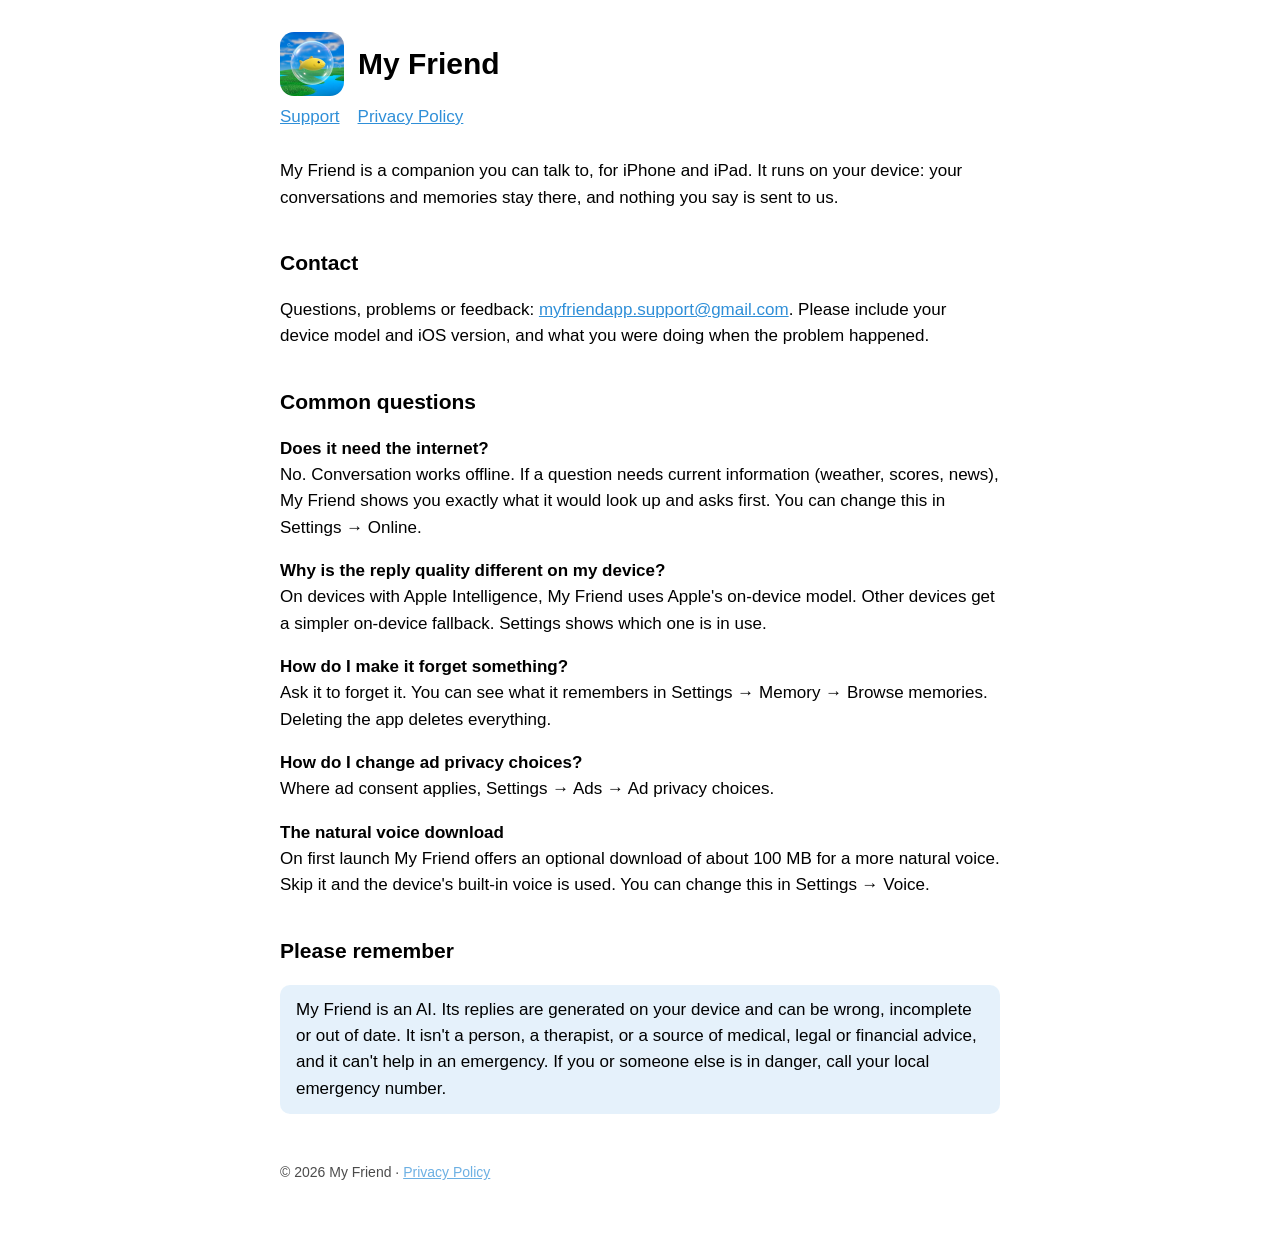
==== index.html @ 39dfbc70 "My Friend support site, privacy policy and app-ads.txt" ====
<!doctype html>
<html lang="en">
<head>
<meta charset="utf-8">
<meta name="viewport" content="width=device-width, initial-scale=1">
<title>My Friend — Support</title>
<meta name="description" content="My Friend is an on-device AI companion for iPhone and iPad. Support, contact and privacy.">
<link rel="stylesheet" href="style.css">
</head>
<body>
<header>
  <img src="icon.png" alt="">
  <h1>My Friend</h1>
</header>
<nav><a href="./">Support</a><a href="privacy.html">Privacy Policy</a></nav>

<p>My Friend is a companion you can talk to, for iPhone and iPad. It runs on your device: your
conversations and memories stay there, and nothing you say is sent to us.</p>

<h2>Contact</h2>
<p>Questions, problems or feedback: <a href="mailto:myfriendapp.support@gmail.com">myfriendapp.support@gmail.com</a>.
Please include your device model and iOS version, and what you were doing when the problem happened.</p>

<h2>Common questions</h2>

<p><strong>Does it need the internet?</strong><br>
No. Conversation works offline. If a question needs current information (weather, scores, news),
My Friend shows you exactly what it would look up and asks first. You can change this in
Settings → Online.</p>

<p><strong>Why is the reply quality different on my device?</strong><br>
On devices with Apple Intelligence, My Friend uses Apple's on-device model. Other devices get a
simpler on-device fallback. Settings shows which one is in use.</p>

<p><strong>How do I make it forget something?</strong><br>
Ask it to forget it. You can see what it remembers in Settings → Memory → Browse memories.
Deleting the app deletes everything.</p>

<p><strong>How do I change ad privacy choices?</strong><br>
Where ad consent applies, Settings → Ads → Ad privacy choices.</p>

<p><strong>The natural voice download</strong><br>
On first launch My Friend offers an optional download of about 100 MB for a more natural voice.
Skip it and the device's built-in voice is used. You can change this in Settings → Voice.</p>

<h2>Please remember</h2>
<p class="note">My Friend is an AI. Its replies are generated on your device and can be wrong,
incomplete or out of date. It isn't a person, a therapist, or a source of medical, legal or
financial advice, and it can't help in an emergency. If you or someone else is in danger, call
your local emergency number.</p>

<footer>© 2026 My Friend · <a href="privacy.html">Privacy Policy</a></footer>
</body>
</html>
---- style.css ----
:root { color-scheme: light dark; --accent: #2f8fd8; }
body {
  font: 17px/1.55 -apple-system, BlinkMacSystemFont, "Segoe UI", Helvetica, Arial, sans-serif;
  max-width: 720px; margin: 0 auto; padding: 32px 20px 64px;
}
header { display: flex; align-items: center; gap: 14px; margin-bottom: 8px; }
header img { width: 64px; height: 64px; border-radius: 14px; }
h1 { margin: 0; font-size: 30px; }
h2 { margin-top: 36px; font-size: 21px; }
a { color: var(--accent); }
nav { margin: 8px 0 28px; display: flex; gap: 18px; }
.note { padding: 12px 16px; border-radius: 10px; background: rgba(47, 143, 216, 0.12); }
table { border-collapse: collapse; width: 100%; font-size: 15px; }
th, td { text-align: left; vertical-align: top; padding: 8px 10px; border-bottom: 1px solid rgba(128, 128, 128, 0.3); }
footer { margin-top: 48px; font-size: 14px; opacity: 0.7; }
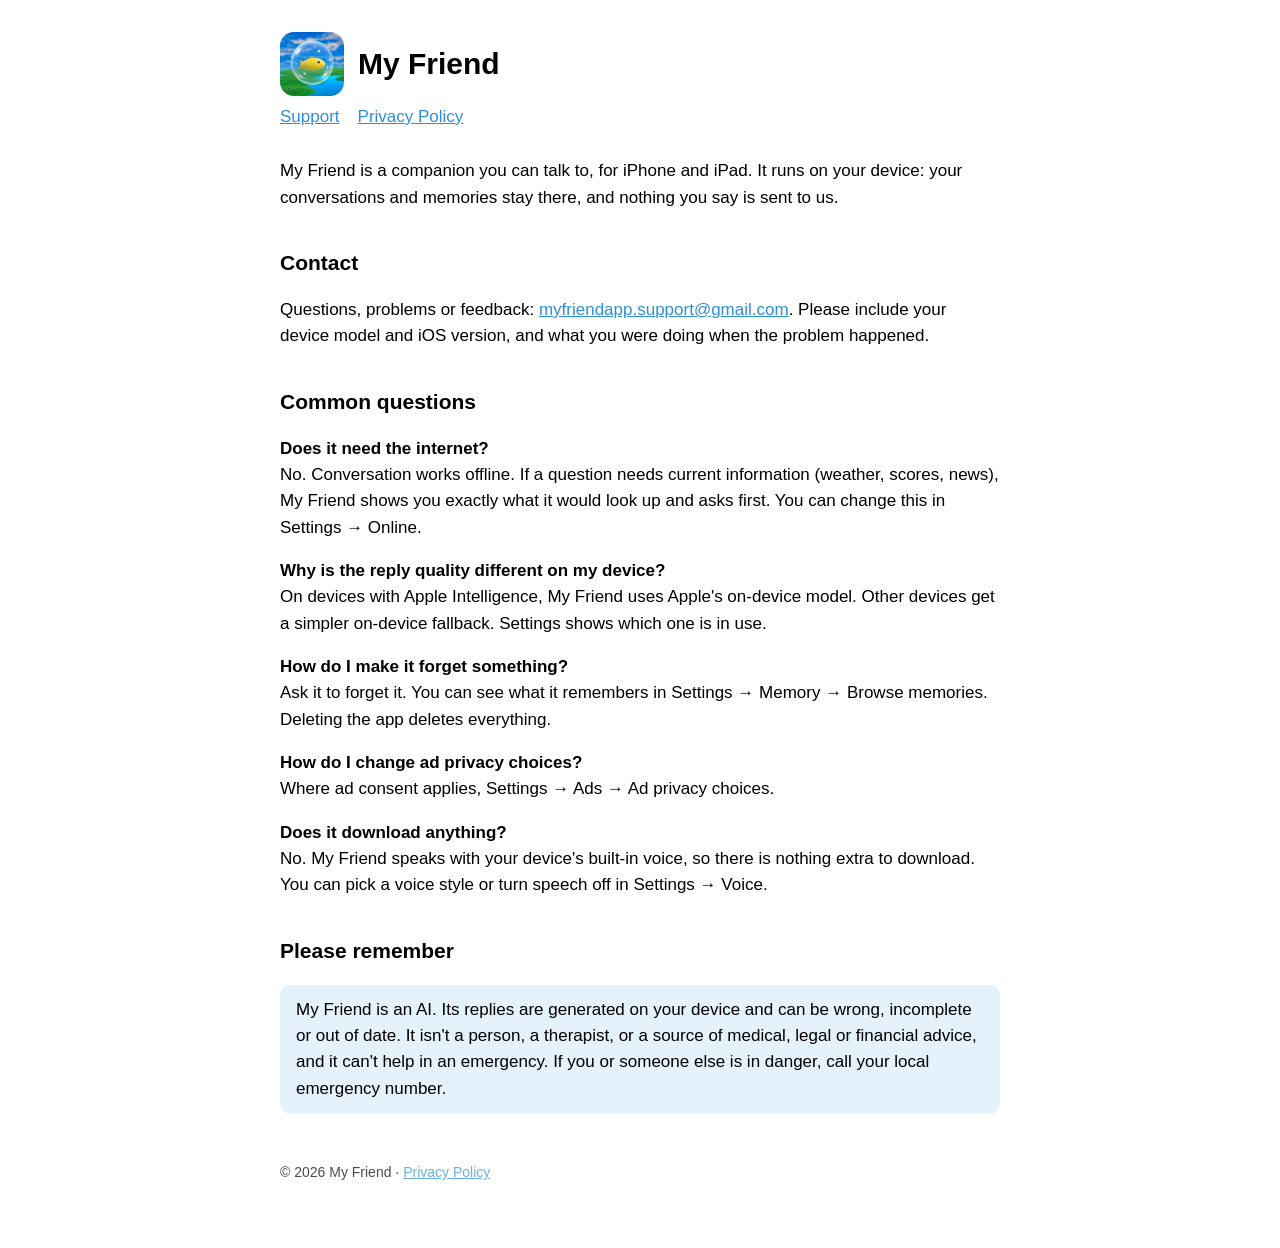
==== commit 74abf4dd: "Remove the natural voice download from the support page and privacy policy" ====
--- a/index.html
+++ b/index.html
@@ -39,9 +39,9 @@
 <p><strong>How do I change ad privacy choices?</strong><br>
 Where ad consent applies, Settings → Ads → Ad privacy choices.</p>
 
-<p><strong>The natural voice download</strong><br>
-On first launch My Friend offers an optional download of about 100 MB for a more natural voice.
-Skip it and the device's built-in voice is used. You can change this in Settings → Voice.</p>
+<p><strong>Does it download anything?</strong><br>
+No. My Friend speaks with your device's built-in voice, so there is nothing extra to download.
+You can pick a voice style or turn speech off in Settings → Voice.</p>
 
 <h2>Please remember</h2>
 <p class="note">My Friend is an AI. Its replies are generated on your device and can be wrong,
